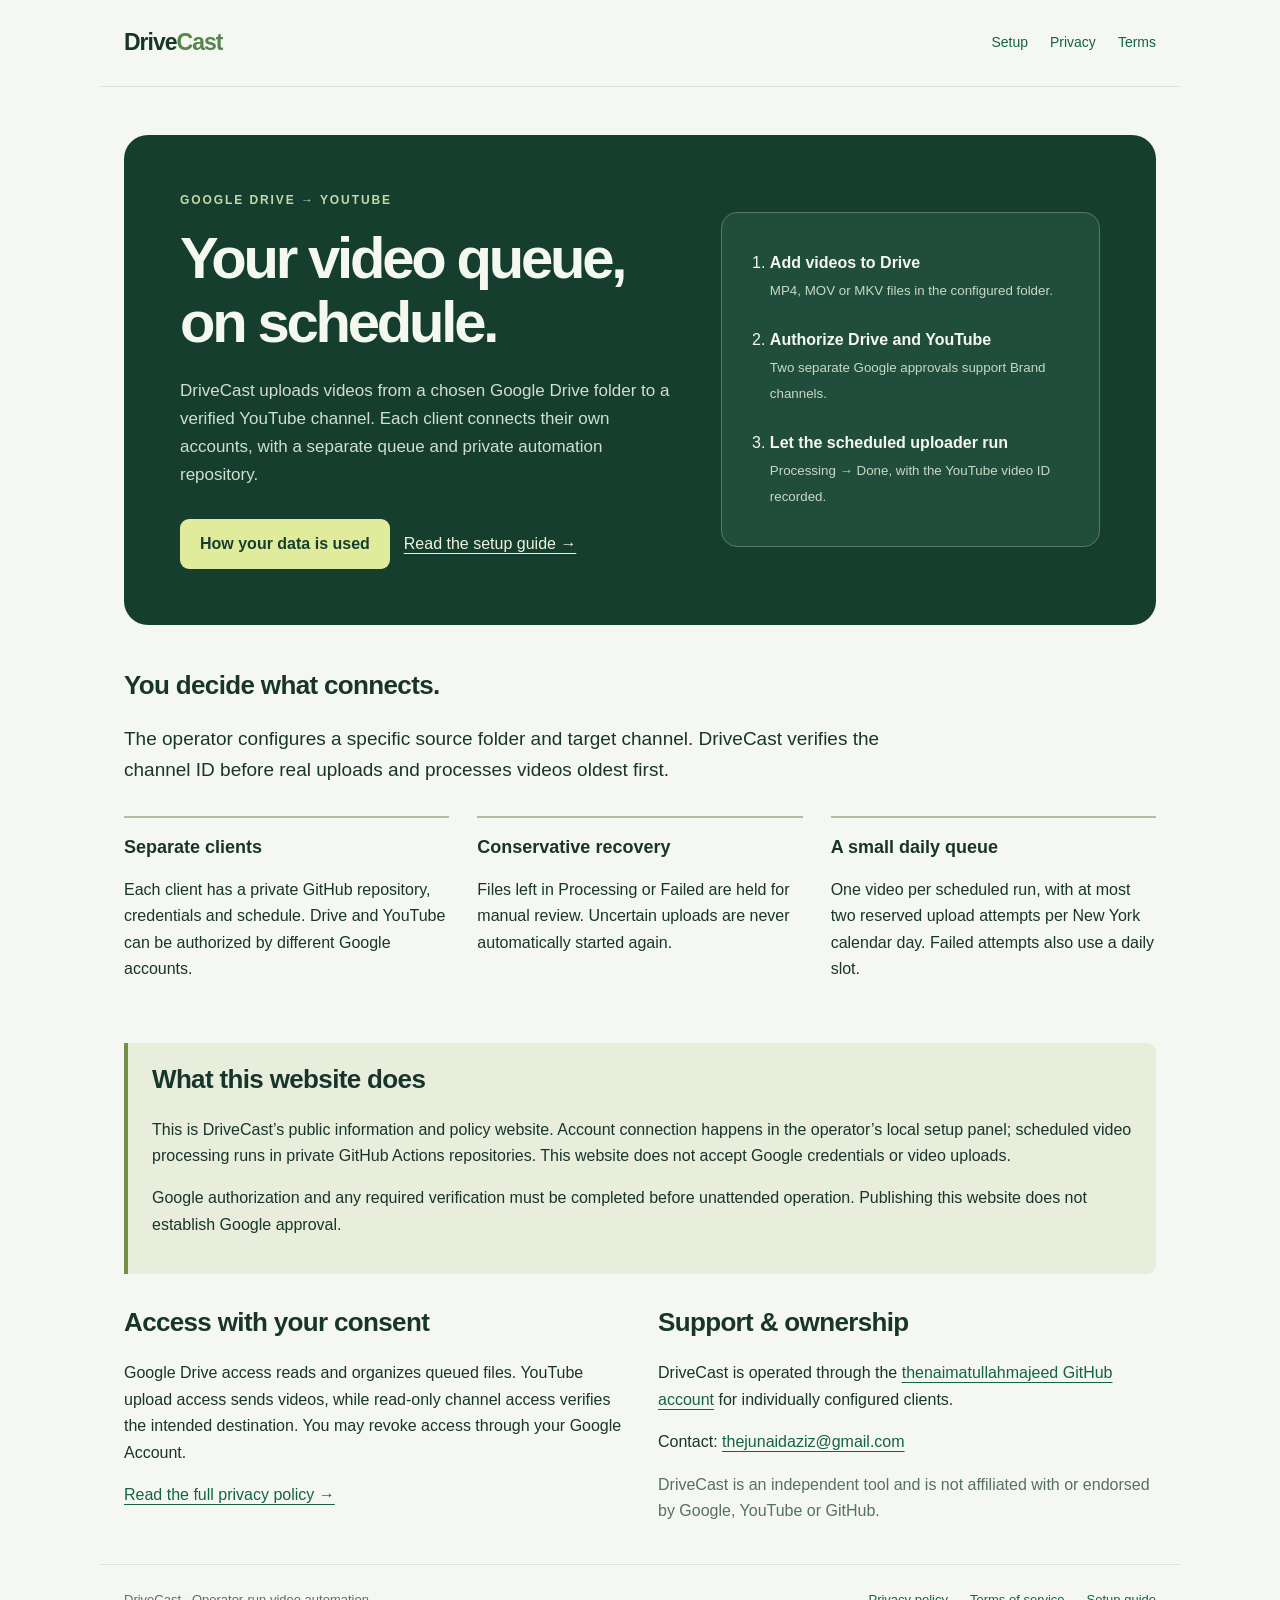
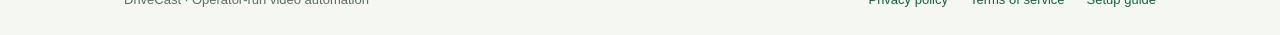
==== index.html @ 5f2d684d "Publish DriveCast homepage and public policies" ====
<!doctype html>
<html lang="en"><head><meta charset="utf-8"><meta name="viewport" content="width=device-width,initial-scale=1"><meta name="description" content="DriveCast is an operator-run Python tool that uploads queued Google Drive videos to individually authorized YouTube channels using GitHub Actions."><title>DriveCast — Your video queue, on schedule</title><link rel="stylesheet" href="styles.css"></head>
<body><header><a class="brand" href="./" aria-label="DriveCast home">Drive<span>Cast</span></a><nav aria-label="Main navigation"><a href="setup.html">Setup</a><a href="privacy.html">Privacy</a><a href="terms.html">Terms</a></nav></header>
<main><section class="hero"><div><div class="eyebrow">Google Drive → YouTube</div><h1>Your video queue,<br>on schedule.</h1><p>DriveCast uploads videos from a chosen Google Drive folder to a verified YouTube channel. Each client connects their own accounts, with a separate queue and private automation repository.</p><a class="button" href="privacy.html">How your data is used</a><a href="setup.html">Read the setup guide →</a></div><div class="flow" aria-label="Upload process"><ol><li><strong>Add videos to Drive</strong><small>MP4, MOV or MKV files in the configured folder.</small></li><li><strong>Authorize Drive and YouTube</strong><small>Two separate Google approvals support Brand channels.</small></li><li><strong>Let the scheduled uploader run</strong><small>Processing → Done, with the YouTube video ID recorded.</small></li></ol></div></section>
<section><h2>You decide what connects.</h2><p class="intro">The operator configures a specific source folder and target channel. DriveCast verifies the channel ID before real uploads and processes videos oldest first.</p><div class="features"><article><h3>Separate clients</h3><p>Each client has a private GitHub repository, credentials and schedule. Drive and YouTube can be authorized by different Google accounts.</p></article><article><h3>Conservative recovery</h3><p>Files left in Processing or Failed are held for manual review. Uncertain uploads are never automatically started again.</p></article><article><h3>A small daily queue</h3><p>One video per scheduled run, with at most two reserved upload attempts per New York calendar day. Failed attempts also use a daily slot.</p></article></div></section>
<section class="notice"><h2 style="margin-top:0">What this website does</h2><p>This is DriveCast’s public information and policy website. Account connection happens in the operator’s local setup panel; scheduled video processing runs in private GitHub Actions repositories. This website does not accept Google credentials or video uploads.</p><p>Google authorization and any required verification must be completed before unattended operation. Publishing this website does not establish Google approval.</p></section>
<section class="two"><div><h2>Access with your consent</h2><p>Google Drive access reads and organizes queued files. YouTube upload access sends videos, while read-only channel access verifies the intended destination. You may revoke access through your Google Account.</p><a href="privacy.html">Read the full privacy policy →</a></div><div><h2>Support &amp; ownership</h2><p>DriveCast is operated through the <a href="https://github.com/thenaimatullahmajeed">thenaimatullahmajeed GitHub account</a> for individually configured clients.</p><p>Contact: <a href="mailto:thejunaidaziz@gmail.com">thejunaidaziz@gmail.com</a></p><p class="muted">DriveCast is an independent tool and is not affiliated with or endorsed by Google, YouTube or GitHub.</p></div></section></main>
<footer><span>DriveCast · Operator-run video automation</span><nav aria-label="Footer"><a href="privacy.html">Privacy policy</a><a href="terms.html">Terms of service</a><a href="setup.html">Setup guide</a></nav></footer></body></html>
---- styles.css ----
:root{font-family:Inter,Segoe UI,Arial,sans-serif;color:#18352c;background:#f5f7f2;font-synthesis:none;line-height:1.65}*{box-sizing:border-box}body{margin:0}a{color:#146346;text-underline-offset:4px}a:hover{color:#0a3929}a:focus-visible{outline:3px solid #de9c34;outline-offset:5px}header,main,footer{max-width:1080px;margin:auto;padding:24px}header{display:flex;justify-content:space-between;align-items:center;gap:24px;border-bottom:1px solid #dce4d9}.brand{font-size:23px;font-weight:800;letter-spacing:-1px;text-decoration:none;color:#18352c}.brand span{color:#56854d}nav{display:flex;gap:22px;flex-wrap:wrap;font-size:14px}nav a{text-decoration:none}nav a[aria-current=page]{text-decoration:underline}.hero{background:#153e2f;color:#f4f8ee;border-radius:24px;padding:56px;display:grid;grid-template-columns:1.3fr 1fr;gap:48px;margin:24px 0 44px;align-items:center}.eyebrow{text-transform:uppercase;letter-spacing:.16em;font-size:12px;font-weight:700;color:#c3d9a6}h1{font-size:clamp(36px,5vw,58px);line-height:1.1;letter-spacing:-.055em;margin:15px 0 24px}h2{line-height:1.25;font-size:26px;letter-spacing:-.025em;margin-top:32px}h3{line-height:1.3;font-size:18px}.hero p{color:#d1dfcf;font-size:17px}.hero a{color:#eef4dc}.button{display:inline-block;background:#e0ec9c!important;color:#153e2f!important;padding:12px 20px;border-radius:9px;font-weight:700;text-decoration:none;margin:12px 14px 0 0}.flow{background:#214e3c;border:1px solid #5b7761;border-radius:16px;padding:25px}.flow ol{padding-left:23px;margin:0}.flow li{padding:12px 0}.flow strong{display:block}.flow small{color:#c8d8c3}.intro{font-size:19px;max-width:760px}.features{display:grid;grid-template-columns:repeat(3,1fr);gap:28px;margin:30px 0 44px}.features article{border-top:2px solid #b2c19c}.muted{color:#577064}.notice{padding:20px 24px;background:#e8eddc;border-left:4px solid #729047;border-radius:0 9px 9px 0}.document{max-width:800px;margin:20px auto 55px}.document h1{font-size:42px}.document p,.document li{overflow-wrap:anywhere}.document li{margin:7px 0}table{border-collapse:collapse;width:100%;font-size:14px;margin:24px 0}th,td{padding:13px 12px;border:1px solid #d5dece;text-align:left;vertical-align:top;overflow-wrap:anywhere}th{background:#e8eddc}code{font-size:.9em;background:#e9eee2;padding:2px 5px;border-radius:3px;overflow-wrap:anywhere}.link-block{display:block;padding:12px 0}footer{border-top:1px solid #dce4d9;color:#597064;font-size:13px;display:flex;justify-content:space-between;gap:20px;flex-wrap:wrap}footer nav{font-size:13px}.two{display:grid;grid-template-columns:1fr 1fr;gap:36px}@media(max-width:720px){header{align-items:flex-start;flex-direction:column;gap:10px}nav{gap:16px}.hero{padding:30px 24px;grid-template-columns:1fr;gap:24px;border-radius:16px}.features,.two{grid-template-columns:1fr;gap:8px}main{padding:16px 22px}.document h1{font-size:34px}table{table-layout:fixed}th,td{padding:10px 8px}}
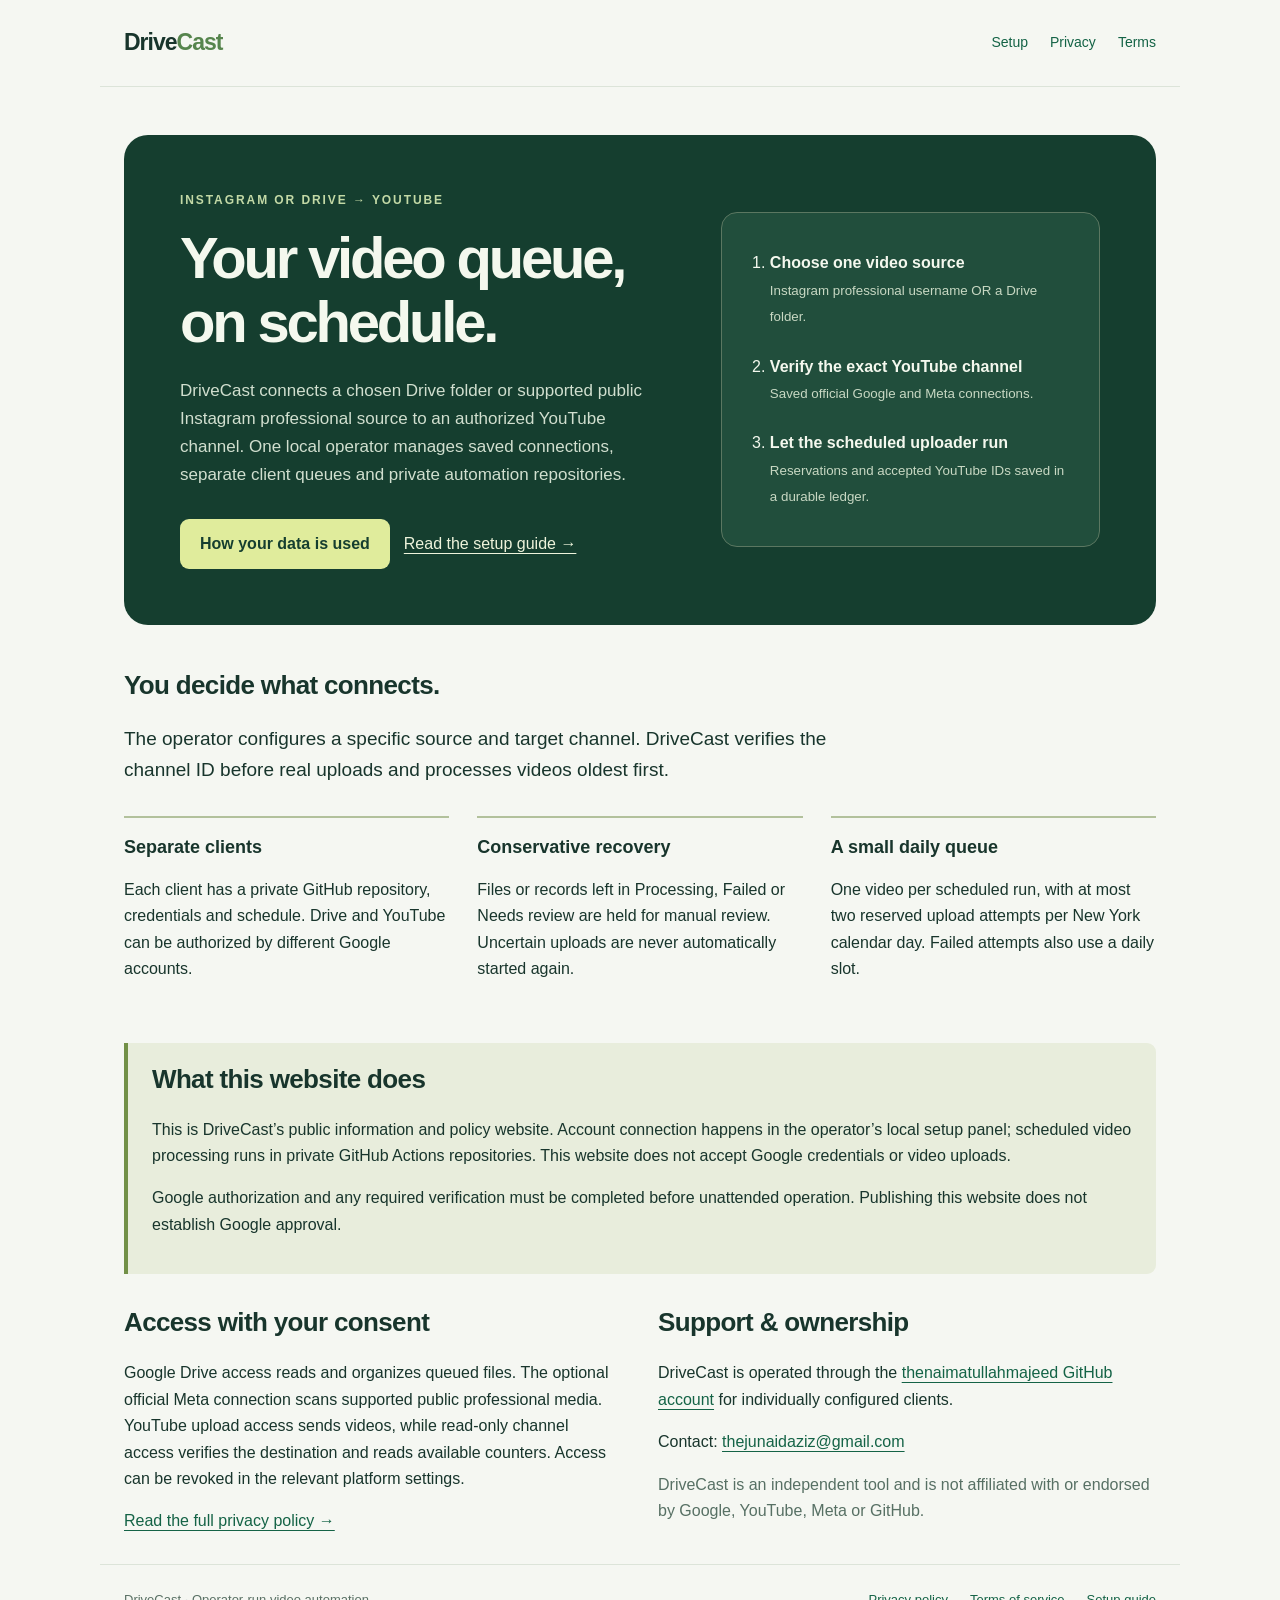
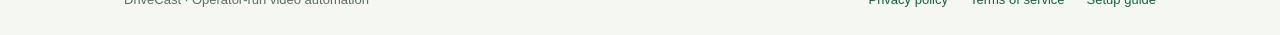
==== commit c1ec573a: "Update DriveCast setup and public policies for local control workspace" ====
--- a/index.html
+++ b/index.html
@@ -1,8 +1,8 @@
 <!doctype html>
-<html lang="en"><head><meta charset="utf-8"><meta name="viewport" content="width=device-width,initial-scale=1"><meta name="description" content="DriveCast is an operator-run Python tool that uploads queued Google Drive videos to individually authorized YouTube channels using GitHub Actions."><title>DriveCast — Your video queue, on schedule</title><link rel="stylesheet" href="styles.css"></head>
+<html lang="en"><head><meta charset="utf-8"><meta name="viewport" content="width=device-width,initial-scale=1"><meta name="description" content="DriveCast is an operator-run Python tool that uploads queued Drive or supported Instagram videos to individually authorized YouTube channels using GitHub Actions."><title>DriveCast — Your video queue, on schedule</title><link rel="stylesheet" href="styles.css"></head>
 <body><header><a class="brand" href="./" aria-label="DriveCast home">Drive<span>Cast</span></a><nav aria-label="Main navigation"><a href="setup.html">Setup</a><a href="privacy.html">Privacy</a><a href="terms.html">Terms</a></nav></header>
-<main><section class="hero"><div><div class="eyebrow">Google Drive → YouTube</div><h1>Your video queue,<br>on schedule.</h1><p>DriveCast uploads videos from a chosen Google Drive folder to a verified YouTube channel. Each client connects their own accounts, with a separate queue and private automation repository.</p><a class="button" href="privacy.html">How your data is used</a><a href="setup.html">Read the setup guide →</a></div><div class="flow" aria-label="Upload process"><ol><li><strong>Add videos to Drive</strong><small>MP4, MOV or MKV files in the configured folder.</small></li><li><strong>Authorize Drive and YouTube</strong><small>Two separate Google approvals support Brand channels.</small></li><li><strong>Let the scheduled uploader run</strong><small>Processing → Done, with the YouTube video ID recorded.</small></li></ol></div></section>
-<section><h2>You decide what connects.</h2><p class="intro">The operator configures a specific source folder and target channel. DriveCast verifies the channel ID before real uploads and processes videos oldest first.</p><div class="features"><article><h3>Separate clients</h3><p>Each client has a private GitHub repository, credentials and schedule. Drive and YouTube can be authorized by different Google accounts.</p></article><article><h3>Conservative recovery</h3><p>Files left in Processing or Failed are held for manual review. Uncertain uploads are never automatically started again.</p></article><article><h3>A small daily queue</h3><p>One video per scheduled run, with at most two reserved upload attempts per New York calendar day. Failed attempts also use a daily slot.</p></article></div></section>
+<main><section class="hero"><div><div class="eyebrow">Instagram OR Drive → YouTube</div><h1>Your video queue,<br>on schedule.</h1><p>DriveCast connects a chosen Drive folder or supported public Instagram professional source to an authorized YouTube channel. One local operator manages saved connections, separate client queues and private automation repositories.</p><a class="button" href="privacy.html">How your data is used</a><a href="setup.html">Read the setup guide →</a></div><div class="flow" aria-label="Upload process"><ol><li><strong>Choose one video source</strong><small>Instagram professional username OR a Drive folder.</small></li><li><strong>Verify the exact YouTube channel</strong><small>Saved official Google and Meta connections.</small></li><li><strong>Let the scheduled uploader run</strong><small>Reservations and accepted YouTube IDs saved in a durable ledger.</small></li></ol></div></section>
+<section><h2>You decide what connects.</h2><p class="intro">The operator configures a specific source and target channel. DriveCast verifies the channel ID before real uploads and processes videos oldest first.</p><div class="features"><article><h3>Separate clients</h3><p>Each client has a private GitHub repository, credentials and schedule. Drive and YouTube can be authorized by different Google accounts.</p></article><article><h3>Conservative recovery</h3><p>Files or records left in Processing, Failed or Needs review are held for manual review. Uncertain uploads are never automatically started again.</p></article><article><h3>A small daily queue</h3><p>One video per scheduled run, with at most two reserved upload attempts per New York calendar day. Failed attempts also use a daily slot.</p></article></div></section>
 <section class="notice"><h2 style="margin-top:0">What this website does</h2><p>This is DriveCast’s public information and policy website. Account connection happens in the operator’s local setup panel; scheduled video processing runs in private GitHub Actions repositories. This website does not accept Google credentials or video uploads.</p><p>Google authorization and any required verification must be completed before unattended operation. Publishing this website does not establish Google approval.</p></section>
-<section class="two"><div><h2>Access with your consent</h2><p>Google Drive access reads and organizes queued files. YouTube upload access sends videos, while read-only channel access verifies the intended destination. You may revoke access through your Google Account.</p><a href="privacy.html">Read the full privacy policy →</a></div><div><h2>Support &amp; ownership</h2><p>DriveCast is operated through the <a href="https://github.com/thenaimatullahmajeed">thenaimatullahmajeed GitHub account</a> for individually configured clients.</p><p>Contact: <a href="mailto:thejunaidaziz@gmail.com">thejunaidaziz@gmail.com</a></p><p class="muted">DriveCast is an independent tool and is not affiliated with or endorsed by Google, YouTube or GitHub.</p></div></section></main>
+<section class="two"><div><h2>Access with your consent</h2><p>Google Drive access reads and organizes queued files. The optional official Meta connection scans supported public professional media. YouTube upload access sends videos, while read-only channel access verifies the destination and reads available counters. Access can be revoked in the relevant platform settings.</p><a href="privacy.html">Read the full privacy policy →</a></div><div><h2>Support &amp; ownership</h2><p>DriveCast is operated through the <a href="https://github.com/thenaimatullahmajeed">thenaimatullahmajeed GitHub account</a> for individually configured clients.</p><p>Contact: <a href="mailto:thejunaidaziz@gmail.com">thejunaidaziz@gmail.com</a></p><p class="muted">DriveCast is an independent tool and is not affiliated with or endorsed by Google, YouTube, Meta or GitHub.</p></div></section></main>
 <footer><span>DriveCast · Operator-run video automation</span><nav aria-label="Footer"><a href="privacy.html">Privacy policy</a><a href="terms.html">Terms of service</a><a href="setup.html">Setup guide</a></nav></footer></body></html>
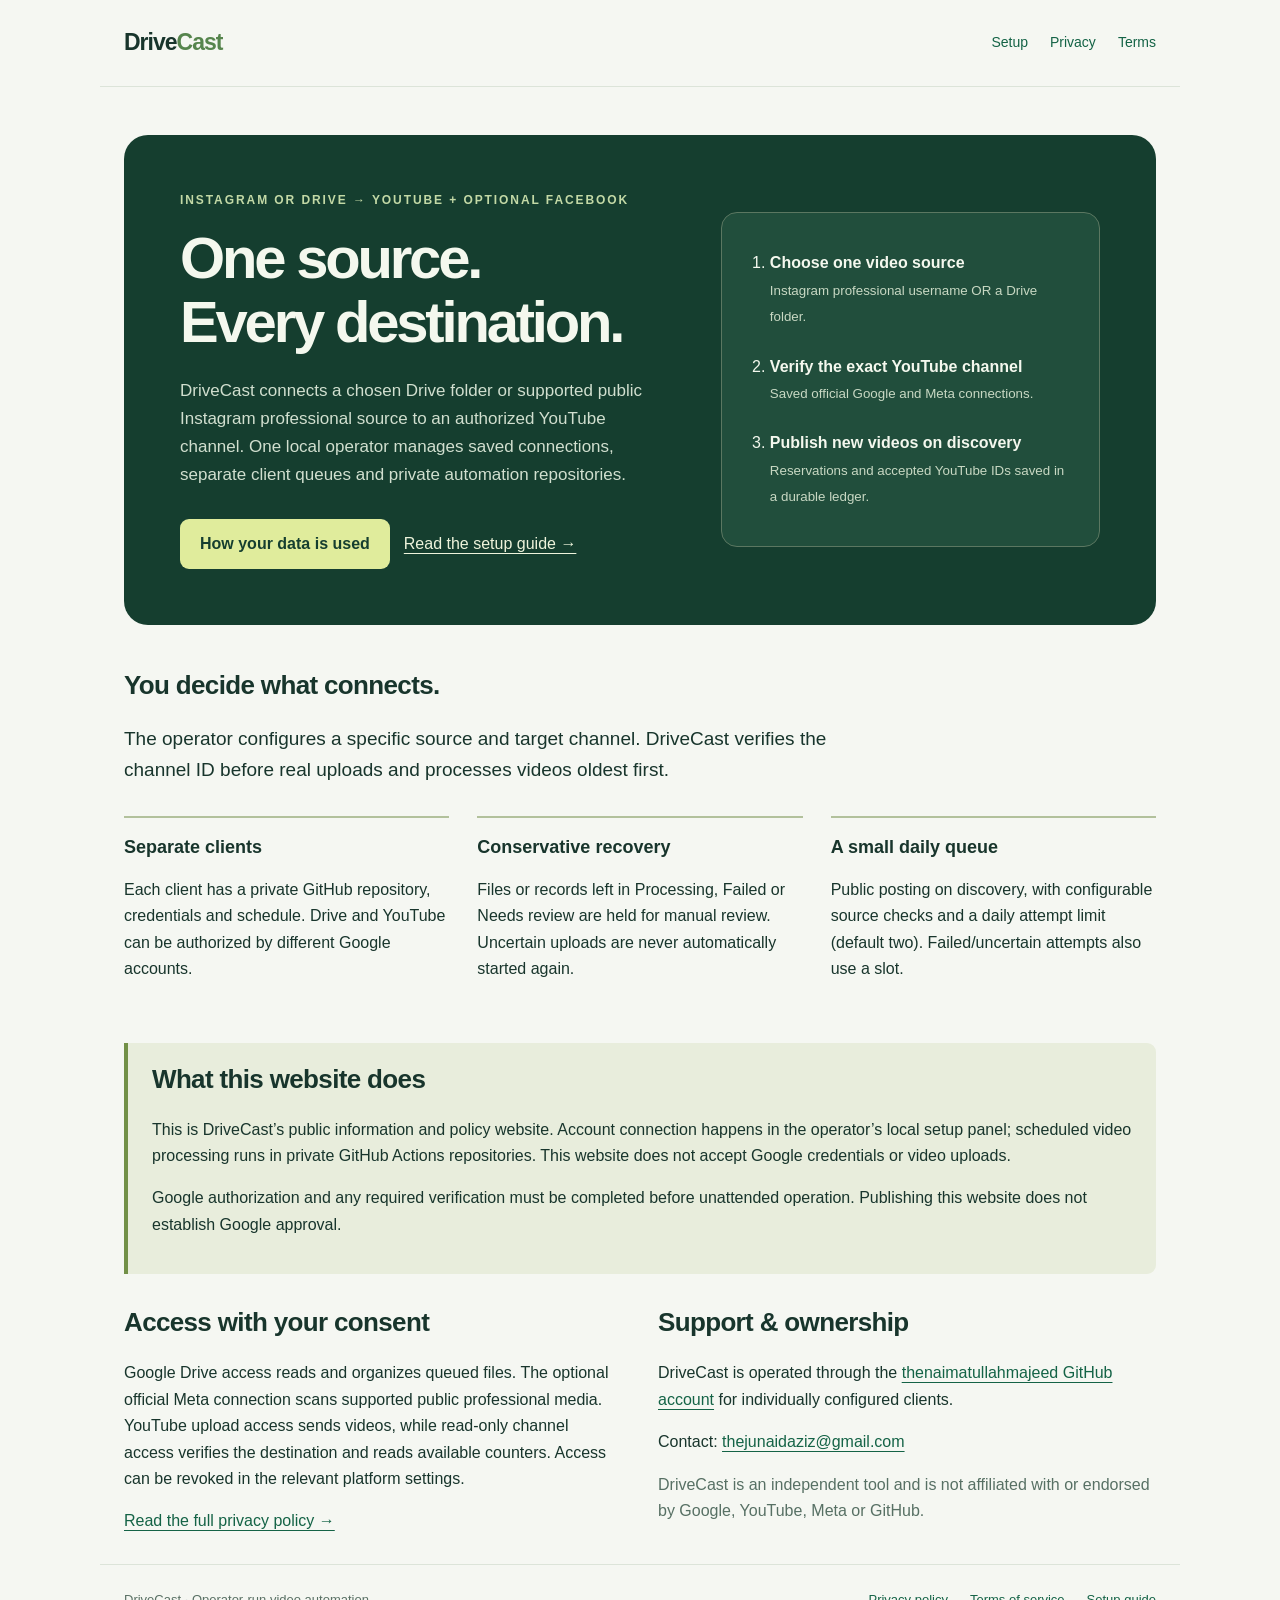
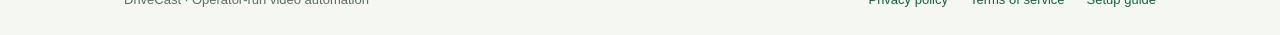
==== commit 81466726: "Update DriveCast setup and public policies for local control workspace" ====
--- a/index.html
+++ b/index.html
@@ -1,8 +1,8 @@
 <!doctype html>
-<html lang="en"><head><meta charset="utf-8"><meta name="viewport" content="width=device-width,initial-scale=1"><meta name="description" content="DriveCast is an operator-run Python tool that uploads queued Drive or supported Instagram videos to individually authorized YouTube channels using GitHub Actions."><title>DriveCast — Your video queue, on schedule</title><link rel="stylesheet" href="styles.css"></head>
+<html lang="en"><head><meta charset="utf-8"><meta name="viewport" content="width=device-width,initial-scale=1"><meta name="description" content="DriveCast is an operator-run Python tool that uploads queued Drive or supported Instagram videos to individually authorized YouTube channels using GitHub Actions."><title>DriveCast — One source. Every destination</title><link rel="stylesheet" href="styles.css"></head>
 <body><header><a class="brand" href="./" aria-label="DriveCast home">Drive<span>Cast</span></a><nav aria-label="Main navigation"><a href="setup.html">Setup</a><a href="privacy.html">Privacy</a><a href="terms.html">Terms</a></nav></header>
-<main><section class="hero"><div><div class="eyebrow">Instagram OR Drive → YouTube</div><h1>Your video queue,<br>on schedule.</h1><p>DriveCast connects a chosen Drive folder or supported public Instagram professional source to an authorized YouTube channel. One local operator manages saved connections, separate client queues and private automation repositories.</p><a class="button" href="privacy.html">How your data is used</a><a href="setup.html">Read the setup guide →</a></div><div class="flow" aria-label="Upload process"><ol><li><strong>Choose one video source</strong><small>Instagram professional username OR a Drive folder.</small></li><li><strong>Verify the exact YouTube channel</strong><small>Saved official Google and Meta connections.</small></li><li><strong>Let the scheduled uploader run</strong><small>Reservations and accepted YouTube IDs saved in a durable ledger.</small></li></ol></div></section>
-<section><h2>You decide what connects.</h2><p class="intro">The operator configures a specific source and target channel. DriveCast verifies the channel ID before real uploads and processes videos oldest first.</p><div class="features"><article><h3>Separate clients</h3><p>Each client has a private GitHub repository, credentials and schedule. Drive and YouTube can be authorized by different Google accounts.</p></article><article><h3>Conservative recovery</h3><p>Files or records left in Processing, Failed or Needs review are held for manual review. Uncertain uploads are never automatically started again.</p></article><article><h3>A small daily queue</h3><p>One video per scheduled run, with at most two reserved upload attempts per New York calendar day. Failed attempts also use a daily slot.</p></article></div></section>
+<main><section class="hero"><div><div class="eyebrow">Instagram OR Drive → YouTube + optional Facebook</div><h1>One source.<br>Every destination.</h1><p>DriveCast connects a chosen Drive folder or supported public Instagram professional source to an authorized YouTube channel. One local operator manages saved connections, separate client queues and private automation repositories.</p><a class="button" href="privacy.html">How your data is used</a><a href="setup.html">Read the setup guide →</a></div><div class="flow" aria-label="Upload process"><ol><li><strong>Choose one video source</strong><small>Instagram professional username OR a Drive folder.</small></li><li><strong>Verify the exact YouTube channel</strong><small>Saved official Google and Meta connections.</small></li><li><strong>Publish new videos on discovery</strong><small>Reservations and accepted YouTube IDs saved in a durable ledger.</small></li></ol></div></section>
+<section><h2>You decide what connects.</h2><p class="intro">The operator configures a specific source and target channel. DriveCast verifies the channel ID before real uploads and processes videos oldest first.</p><div class="features"><article><h3>Separate clients</h3><p>Each client has a private GitHub repository, credentials and schedule. Drive and YouTube can be authorized by different Google accounts.</p></article><article><h3>Conservative recovery</h3><p>Files or records left in Processing, Failed or Needs review are held for manual review. Uncertain uploads are never automatically started again.</p></article><article><h3>A small daily queue</h3><p>Public posting on discovery, with configurable source checks and a daily attempt limit (default two). Failed/uncertain attempts also use a slot.</p></article></div></section>
 <section class="notice"><h2 style="margin-top:0">What this website does</h2><p>This is DriveCast’s public information and policy website. Account connection happens in the operator’s local setup panel; scheduled video processing runs in private GitHub Actions repositories. This website does not accept Google credentials or video uploads.</p><p>Google authorization and any required verification must be completed before unattended operation. Publishing this website does not establish Google approval.</p></section>
 <section class="two"><div><h2>Access with your consent</h2><p>Google Drive access reads and organizes queued files. The optional official Meta connection scans supported public professional media. YouTube upload access sends videos, while read-only channel access verifies the destination and reads available counters. Access can be revoked in the relevant platform settings.</p><a href="privacy.html">Read the full privacy policy →</a></div><div><h2>Support &amp; ownership</h2><p>DriveCast is operated through the <a href="https://github.com/thenaimatullahmajeed">thenaimatullahmajeed GitHub account</a> for individually configured clients.</p><p>Contact: <a href="mailto:thejunaidaziz@gmail.com">thejunaidaziz@gmail.com</a></p><p class="muted">DriveCast is an independent tool and is not affiliated with or endorsed by Google, YouTube, Meta or GitHub.</p></div></section></main>
 <footer><span>DriveCast · Operator-run video automation</span><nav aria-label="Footer"><a href="privacy.html">Privacy policy</a><a href="terms.html">Terms of service</a><a href="setup.html">Setup guide</a></nav></footer></body></html>
